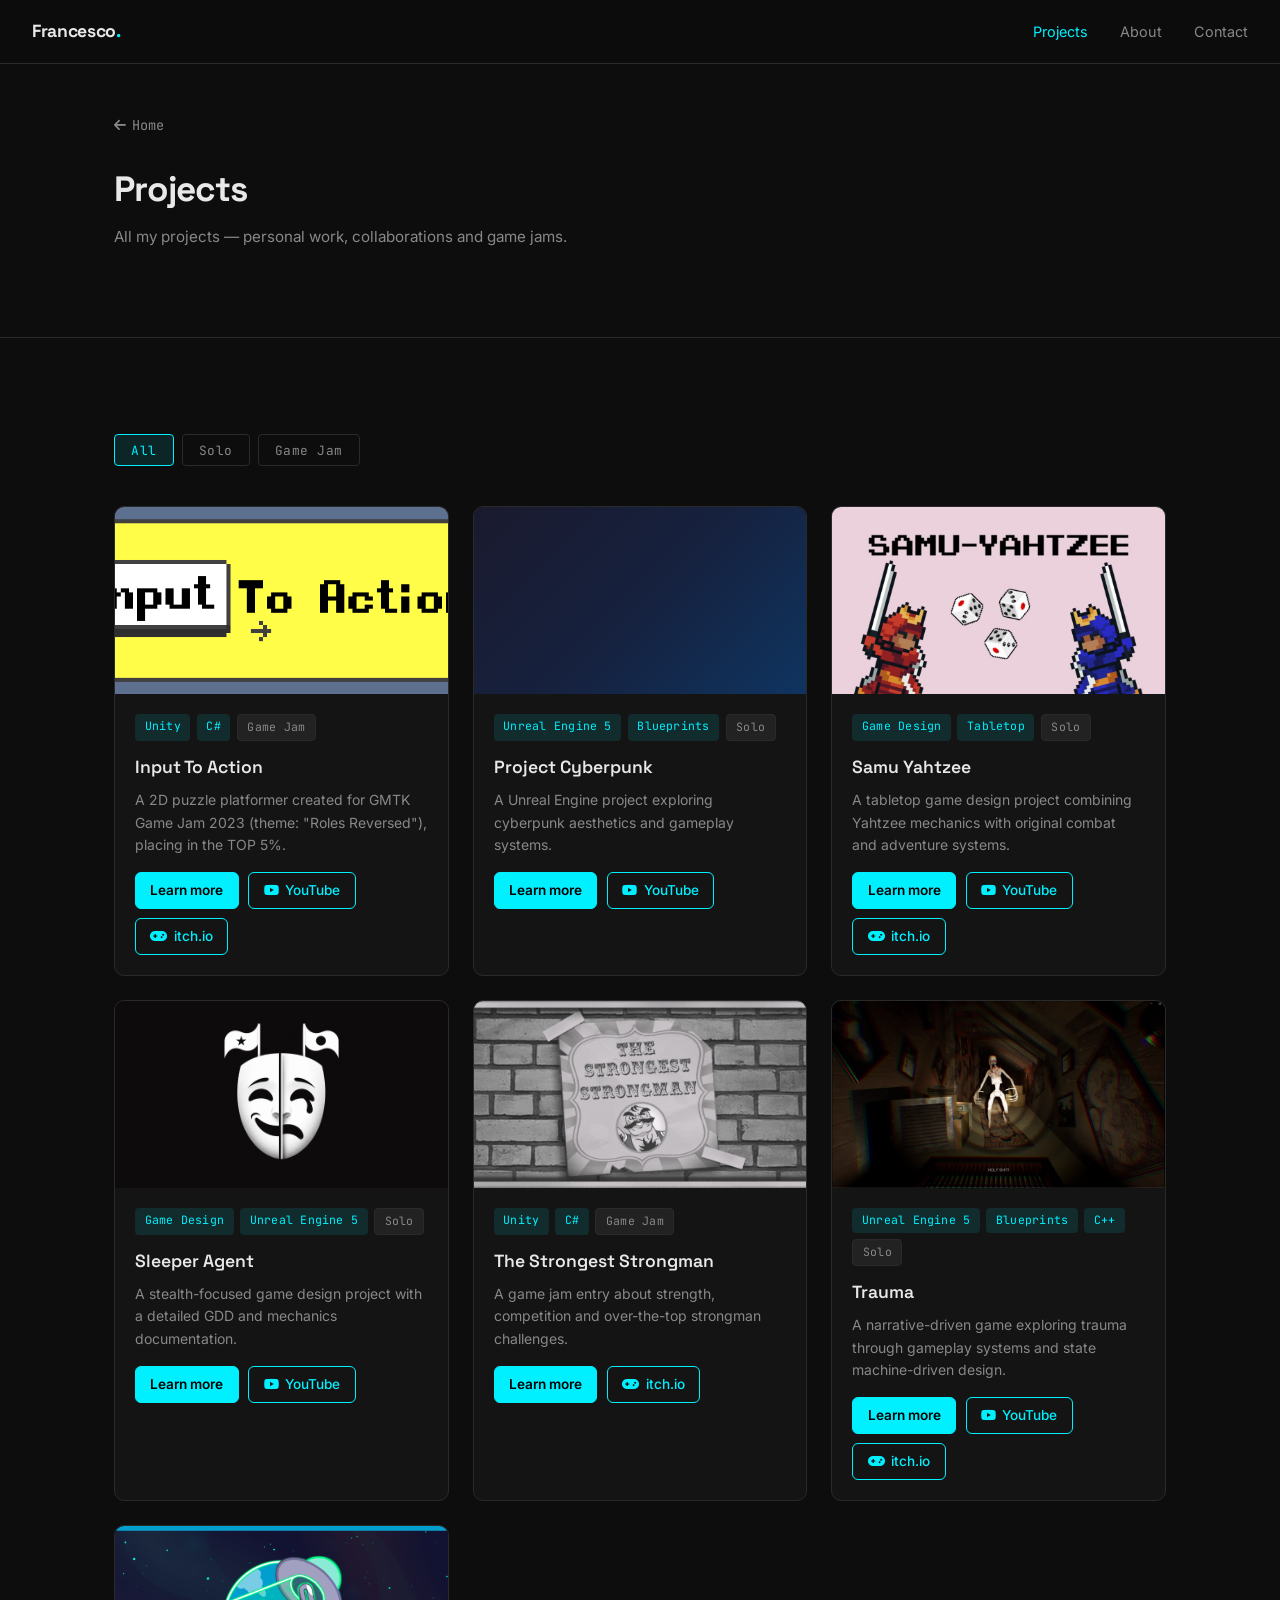
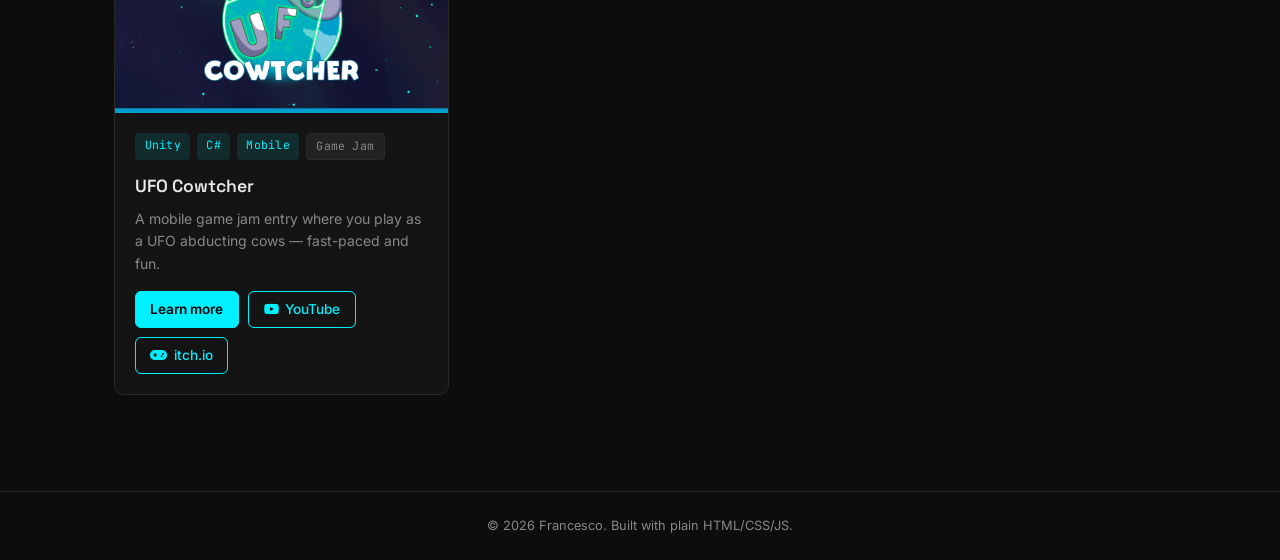
==== projects/index.html @ 4ebc4a25 "Second Iteration" ====
<!DOCTYPE html>
<html lang="en">
<head>
  <meta charset="UTF-8" />
  <meta name="viewport" content="width=device-width, initial-scale=1.0" />
  <meta name="description" content="All of Francesco's projects — Game Developer" />
  <title>Projects — Francesco</title>

  <link rel="preconnect" href="https://fonts.googleapis.com" />
  <link rel="preconnect" href="https://fonts.gstatic.com" crossorigin />
  <link href="https://fonts.googleapis.com/css2?family=Space+Grotesk:wght@400;600;700&family=Inter:wght@400;500&family=JetBrains+Mono:wght@400;500&display=swap" rel="stylesheet" />
  <link rel="stylesheet" href="https://cdnjs.cloudflare.com/ajax/libs/font-awesome/6.5.0/css/all.min.css" integrity="sha512-Avb2QiuDEEvB4bZJYdft2mNjVShBftLdPG8FJ0V7irTLQ8Uo0qcPxh4Plq7G5tGm0rU+1SPhVotteLpBERwTkw==" crossorigin="anonymous" referrerpolicy="no-referrer" />
  <link rel="stylesheet" href="../css/style.css" />
</head>
<body>

  <!-- NAV -->
  <header class="nav" id="nav">
    <div class="nav__container container container--wide">
      <a href="../index.html" class="nav__logo">Francesco<span class="accent">.</span></a>
      <nav class="nav__links" id="nav-links" aria-label="Main navigation">
        <a href="index.html" class="nav__link active">Projects</a>
        <a href="../index.html#about" class="nav__link">About</a>
        <a href="../index.html#contact" class="nav__link">Contact</a>
      </nav>
      <button class="nav__hamburger" id="hamburger" aria-label="Menu" aria-expanded="false" aria-controls="nav-links">
        <span></span>
        <span></span>
        <span></span>
      </button>
    </div>
  </header>

  <main>

    <!-- PAGE HEADER -->
    <div class="page-header">
      <div class="container">
        <a href="../index.html" class="page-header__back"><i class="fas fa-arrow-left"></i> Home</a>
        <h1 class="section__title">Projects</h1>
        <p class="section__sub">All my projects — personal work, collaborations and game jams.</p>
      </div>
    </div>

    <!-- PROJECTS GRID -->
    <section class="section">
      <div class="container">

        <!-- FILTER TABS -->
        <div class="projects-page__filters" role="group" aria-label="Filter by category">
          <button class="filter-btn active" data-filter="all">All</button>
          <button class="filter-btn" data-filter="solo">Solo</button>
          <button class="filter-btn" data-filter="game-jam">Game Jam</button>
        </div>

        <!-- GRID — popolata da js/projects.js -->
        <div class="projects-page__grid" id="projects-grid"></div>
      </div>
    </section>

  </main>

  <footer class="footer">
    <div class="container">
      <p>&copy; 2026 Francesco. Built with plain HTML/CSS/JS.</p>
    </div>
  </footer>

  <script src="../js/projects.js"></script>
  <script>
    // Hamburger
    const hamburger = document.getElementById('hamburger');
    const navLinks  = document.getElementById('nav-links');
    hamburger.addEventListener('click', () => {
      const isOpen = navLinks.classList.toggle('open');
      hamburger.classList.toggle('open', isOpen);
      hamburger.setAttribute('aria-expanded', String(isOpen));
    });

    // Filter tabs — le card sono già nel DOM perché projects.js è caricato prima
    const filterBtns = document.querySelectorAll('.filter-btn');
    const cards = document.querySelectorAll('#projects-grid .card');

    filterBtns.forEach(btn => {
      btn.addEventListener('click', () => {
        filterBtns.forEach(b => b.classList.remove('active'));
        btn.classList.add('active');
        const filter = btn.dataset.filter;
        cards.forEach(card => {
          if (filter === 'all' || card.dataset.category === filter) {
            card.removeAttribute('hidden');
          } else {
            card.setAttribute('hidden', '');
          }
        });
      });
    });
  </script>
</body>
</html>
---- css/style.css ----
/* =============================================
   TOKENS
   ============================================= */
:root {
  --color-bg:         #0d0d0d;
  --color-surface:    #141414;
  --color-surface-2:  #1a1a1a;
  --color-border:     #2a2a2a;
  --color-accent:     #00f0ff;
  --color-accent-dim: rgba(0, 240, 255, 0.10);
  --color-accent-glow:rgba(0, 240, 255, 0.20);
  --color-text:       #e8e8e8;
  --color-text-muted: #888888;

  --font-display: 'Space Grotesk', sans-serif;
  --font-body:    'Inter', sans-serif;
  --font-mono:    'JetBrains Mono', monospace;

  --container-max:      1100px;
  --container-max-wide: 1440px;
  --card-radius:   10px;
  --nav-height:    64px;
  --transition:    0.2s ease;
}

/* =============================================
   RESET & BASE
   ============================================= */
*, *::before, *::after {
  box-sizing: border-box;
  margin: 0;
  padding: 0;
}

html {
  scroll-behavior: smooth;
  font-size: 16px;
}

body {
  background: var(--color-bg);
  color: var(--color-text);
  font-family: var(--font-body);
  line-height: 1.6;
  -webkit-font-smoothing: antialiased;
}

img {
  display: block;
  max-width: 100%;
}

a {
  color: inherit;
  text-decoration: none;
}

/* =============================================
   UTILITIES
   ============================================= */
.container {
  max-width: var(--container-max);
  margin: 0 auto;
  padding: 0 1.5rem;
}

.container--wide {
  max-width: var(--container-max-wide);
  margin: 0 auto;
  padding: 0 2rem;
}

.accent {
  color: var(--color-accent);
}

/* Scroll reveal */
.reveal {
  opacity: 0;
  transform: translateY(28px);
  transition: opacity 0.55s ease, transform 0.55s ease;
}

.reveal.visible {
  opacity: 1;
  transform: none;
}

/* =============================================
   BUTTONS
   ============================================= */
.btn {
  display: inline-flex;
  align-items: center;
  gap: 0.4rem;
  padding: 0.75rem 1.75rem;
  border-radius: 6px;
  font-family: var(--font-body);
  font-size: 0.95rem;
  font-weight: 500;
  cursor: pointer;
  transition: background var(--transition), color var(--transition),
              border-color var(--transition), box-shadow var(--transition);
  border: 1px solid transparent;
}

.btn--outline {
  border-color: var(--color-accent);
  color: var(--color-accent);
  background: transparent;
}

.btn--outline:hover,
.btn--outline:focus-visible {
  background: var(--color-accent-dim);
  box-shadow: 0 0 16px var(--color-accent-glow);
  outline: none;
}

.btn--sm {
  padding: 0.4rem 0.9rem;
  font-size: 0.85rem;
}

.btn--accent {
  background: var(--color-accent);
  color: #000;
  border-color: var(--color-accent);
  font-weight: 600;
}

.btn--accent:hover,
.btn--accent:focus-visible {
  background: #33f4ff;
  border-color: #33f4ff;
  box-shadow: 0 0 16px var(--color-accent-glow);
  outline: none;
}

/* =============================================
   TAGS
   ============================================= */
.tag {
  display: inline-block;
  font-family: var(--font-mono);
  font-size: 0.72rem;
  padding: 0.2rem 0.6rem;
  border-radius: 4px;
  background: var(--color-accent-dim);
  color: var(--color-accent);
  letter-spacing: 0.02em;
}

.tag--category {
  background: rgba(255, 255, 255, 0.06);
  color: var(--color-text-muted);
  border: 1px solid var(--color-border);
}

/* =============================================
   NAV
   ============================================= */
.nav {
  position: fixed;
  top: 0;
  left: 0;
  right: 0;
  z-index: 100;
  height: var(--nav-height);
  background: rgba(13, 13, 13, 0.85);
  backdrop-filter: blur(12px);
  -webkit-backdrop-filter: blur(12px);
  border-bottom: 1px solid var(--color-border);
}

.nav__container {
  height: 100%;
  display: flex;
  align-items: center;
  justify-content: space-between;
}

.nav__logo {
  font-family: var(--font-display);
  font-size: 1.1rem;
  font-weight: 700;
  letter-spacing: -0.02em;
}

.nav__links {
  display: flex;
  gap: 2rem;
}

.nav__link {
  font-size: 0.9rem;
  color: var(--color-text-muted);
  transition: color var(--transition);
}

.nav__link:hover,
.nav__link.active {
  color: var(--color-accent);
}

/* Hamburger */
.nav__hamburger {
  display: none;
  flex-direction: column;
  justify-content: center;
  gap: 5px;
  width: 32px;
  height: 32px;
  background: none;
  border: none;
  cursor: pointer;
  padding: 4px;
}

.nav__hamburger span {
  display: block;
  height: 2px;
  background: var(--color-text);
  border-radius: 2px;
  transition: transform 0.25s ease, opacity 0.25s ease;
}

/* Hamburger open state */
.nav__hamburger.open span:nth-child(1) {
  transform: translateY(7px) rotate(45deg);
}
.nav__hamburger.open span:nth-child(2) {
  opacity: 0;
}
.nav__hamburger.open span:nth-child(3) {
  transform: translateY(-7px) rotate(-45deg);
}

/* =============================================
   HERO
   ============================================= */
.hero {
  position: relative;
  min-height: 72vh;
  display: flex;
  align-items: center;
  overflow: hidden;
  padding-top: var(--nav-height);
}

/* Grid texture overlay */
.hero::before {
  content: '';
  position: absolute;
  inset: 0;
  background-image:
    repeating-linear-gradient(0deg, rgba(255,255,255,0.025) 0px, rgba(255,255,255,0.025) 1px, transparent 1px, transparent 60px),
    repeating-linear-gradient(90deg, rgba(255,255,255,0.025) 0px, rgba(255,255,255,0.025) 1px, transparent 1px, transparent 60px);
  pointer-events: none;
  z-index: 0;
}

/* Animated glow */
.hero__bg {
  position: absolute;
  inset: 0;
  background: radial-gradient(ellipse 60% 50% at 50% 40%, rgba(0, 240, 255, 0.07), transparent 70%);
  pointer-events: none;
  z-index: 0;
}

@media (prefers-reduced-motion: no-preference) {
  .hero__bg {
    animation: heroPulse 8s ease-in-out infinite alternate;
  }
}

@keyframes heroPulse {
  from { background: radial-gradient(ellipse 60% 50% at 48% 42%, rgba(0, 240, 255, 0.07), transparent 70%); }
  to   { background: radial-gradient(ellipse 70% 55% at 52% 38%, rgba(0, 240, 255, 0.12), transparent 70%); }
}

.hero__content {
  position: relative;
  z-index: 1;
  padding: 3rem 0;
}

.hero__eyebrow {
  font-size: 1rem;
  color: var(--color-accent);
  font-family: var(--font-mono);
  margin-bottom: 0.5rem;
  letter-spacing: 0.05em;
}

.hero__name {
  font-family: var(--font-display);
  font-size: clamp(3.5rem, 9vw, 7rem);
  font-weight: 700;
  line-height: 1;
  letter-spacing: -0.03em;
  color: var(--color-text);
  margin-bottom: 0.4rem;
}

.hero__title {
  font-family: var(--font-display);
  font-size: clamp(1.2rem, 3vw, 2rem);
  font-weight: 600;
  color: var(--color-text-muted);
  margin-bottom: 1.25rem;
}

.hero__tagline {
  max-width: 520px;
  color: var(--color-text-muted);
  font-size: 1rem;
  line-height: 1.7;
  margin-bottom: 2.25rem;
}

/* =============================================
   SECTIONS (shared)
   ============================================= */
.section {
  padding: 6rem 0;
}

.section__title {
  font-family: var(--font-display);
  font-size: clamp(1.6rem, 3vw, 2.2rem);
  font-weight: 700;
  letter-spacing: -0.02em;
  margin-bottom: 0.5rem;
}

.section__sub {
  color: var(--color-text-muted);
  font-size: 0.95rem;
  margin-bottom: 2.5rem;
}

/* =============================================
   PROJECTS
   ============================================= */
.projects__grid {
  display: grid;
  grid-template-columns: repeat(auto-fill, minmax(300px, 1fr));
  gap: 1.5rem;
}

.card {
  background: var(--color-surface);
  border: 1px solid var(--color-border);
  border-radius: var(--card-radius);
  overflow: hidden;
  transition: border-color var(--transition), box-shadow var(--transition), transform var(--transition);
}

.card:hover {
  border-color: var(--color-accent);
  box-shadow: 0 0 24px var(--color-accent-glow);
  transform: translateY(-3px);
}

/* Cover image / placeholder */
.card__cover {
  display: block;
  aspect-ratio: 16 / 9;
  width: 100%;
  transition: filter var(--transition);
}

.card:hover .card__cover {
  filter: brightness(1.15);
}

.card__cover--1 {
  background: linear-gradient(135deg, #0f2027, #203a43, #2c5364);
}
.card__cover--2 {
  background: linear-gradient(135deg, #1a1a2e, #16213e, #0f3460);
}
.card__cover--3 {
  background: linear-gradient(135deg, #0d1b2a, #1b263b, #415a77);
}
.card__cover--4 {
  background: linear-gradient(135deg, #1c0a2e, #2d1650, #5a189a);
}
.card__cover--5 {
  background: linear-gradient(135deg, #0a1628, #0d2137, #003459);
}
.card__cover--6 {
  background: linear-gradient(135deg, #0a1f0a, #1a3a1a, #2d6a2d);
}

.card__body {
  padding: 1.25rem;
}

.card__tags {
  display: flex;
  flex-wrap: wrap;
  gap: 0.4rem;
  margin-bottom: 0.75rem;
}

.card__title {
  font-family: var(--font-display);
  font-size: 1.1rem;
  font-weight: 600;
  margin-bottom: 0.5rem;
}

.card__title a {
  color: inherit;
  transition: color var(--transition);
}

.card__title a:hover {
  color: var(--color-accent);
}

.card__desc {
  font-size: 0.875rem;
  color: var(--color-text-muted);
  line-height: 1.6;
  margin-bottom: 1rem;
}

.card__links {
  display: flex;
  gap: 0.6rem;
  flex-wrap: wrap;
}

/* =============================================
   PROJECTS (landing page)
   ============================================= */
.projects-cta {
  border-top: 1px solid var(--color-border);
}

.featured__grid {
  display: grid;
  grid-template-columns: repeat(auto-fill, minmax(300px, 1fr));
  gap: 1.5rem;
  margin-bottom: 2.5rem;
}

.featured__grid .card[hidden] {
  display: none;
}

.projects-cta__footer {
  padding-top: 0.5rem;
}

/* =============================================
   PROJECTS PAGE — filters
   ============================================= */
.projects-page__filters {
  display: flex;
  gap: 0.5rem;
  flex-wrap: wrap;
  margin-bottom: 2.5rem;
}

.filter-btn {
  font-family: var(--font-mono);
  font-size: 0.8rem;
  padding: 0.4rem 1rem;
  border-radius: 4px;
  border: 1px solid var(--color-border);
  background: transparent;
  color: var(--color-text-muted);
  cursor: pointer;
  transition: border-color var(--transition), color var(--transition), background var(--transition);
  letter-spacing: 0.04em;
}

.filter-btn:hover {
  border-color: var(--color-accent);
  color: var(--color-accent);
}

.filter-btn.active {
  background: var(--color-accent-dim);
  border-color: var(--color-accent);
  color: var(--color-accent);
}

.projects-page__grid {
  display: grid;
  grid-template-columns: repeat(auto-fill, minmax(300px, 1fr));
  gap: 1.5rem;
}

.projects-page__grid .card[hidden] {
  display: none;
}

.page-header {
    padding: calc(var(--nav-height) + 3rem) 0 3rem;
    border-bottom: 1px solid var(--color-border);
    background-image: url("..\projects\InputToAction\TitleCardGif.gif");
    background-size: cover;
    background-position: center;
    background-repeat: no-repeat;
}

.page-header__back {
  display: inline-flex;
  align-items: center;
  gap: 0.4rem;
  font-size: 0.85rem;
  font-family: var(--font-mono);
  color: var(--color-text-muted);
  margin-bottom: 1.5rem;
  transition: color var(--transition);
}

.page-header__back:hover {
  color: var(--color-accent);
}

/* =============================================
   ABOUT
   ============================================= */
.about {
  background: var(--color-surface);
  border-top: 1px solid var(--color-border);
  border-bottom: 1px solid var(--color-border);
}

.about__inner {
  display: flex;
  align-items: flex-start;
  gap: 4rem;
}

.about__text {
  flex: 1;
}

.about__bio {
  color: var(--color-text-muted);
  line-height: 1.8;
  margin-bottom: 1.5rem;
  font-size: 0.975rem;
}

.about__skills {
  display: flex;
  flex-wrap: wrap;
  gap: 0.5rem;
}

.about__photo {
  flex-shrink: 0;
}

.about__avatar {
  width: 180px;
  height: 180px;
  border-radius: 50%;
  background: linear-gradient(135deg, var(--color-surface-2), var(--color-border));
  border: 2px solid var(--color-accent);
  box-shadow: 0 0 24px var(--color-accent-glow);
}

/* =============================================
   CONTACT
   ============================================= */
.contact__inner {
  text-align: center;
}

.contact__inner .section__title,
.contact__inner .section__sub {
  text-align: center;
}

.contact__links {
  display: flex;
  justify-content: center;
  flex-wrap: wrap;
  gap: 2.5rem;
  margin-top: 2.5rem;
}

.contact__link {
  display: flex;
  flex-direction: column;
  align-items: center;
  gap: 0.5rem;
  color: var(--color-text-muted);
  font-size: 0.9rem;
  transition: color var(--transition), transform var(--transition);
}

.contact__link i {
  font-size: 1.75rem;
}

.contact__link:hover {
  color: var(--color-accent);
  transform: translateY(-3px);
}

/* =============================================
   PROJECT DETAIL PAGE
   ============================================= */
.project-hero {
  padding: calc(var(--nav-height) + 3rem) 0 3rem;
  border-bottom: 1px solid var(--color-border);
}

.project-hero--cover {
  background-size: cover;
  background-position: center;
  position: relative;
}
.project-hero--cover::before {
  content: '';
  position: absolute;
  inset: 0;
  background: linear-gradient(to bottom, rgba(13,13,13,0.65), rgba(13,13,13,0.92));
  pointer-events: none;
}
.project-hero--cover > .container {
  position: relative;
  z-index: 1;
}

.project-video {
  padding: 2rem 0;
  border-bottom: 1px solid var(--color-border);
}
.video-wrapper {
  position: relative;
  padding-bottom: 56.25%;
  height: 0;
  overflow: hidden;
  border-radius: var(--radius);
}
.video-wrapper iframe {
  position: absolute;
  inset: 0;
  width: 100%;
  height: 100%;
  border: 0;
}

.project-hero__back {
  display: inline-flex;
  align-items: center;
  gap: 0.4rem;
  font-size: 0.85rem;
  font-family: var(--font-mono);
  color: var(--color-text-muted);
  margin-bottom: 1.5rem;
  transition: color var(--transition);
}

.project-hero__back:hover {
  color: var(--color-accent);
}

.project-hero__tags {
  display: flex;
  flex-wrap: wrap;
  gap: 0.4rem;
  margin-bottom: 1rem;
}

.project-hero__title {
  font-family: var(--font-display);
  font-size: clamp(2rem, 5vw, 3.5rem);
  font-weight: 700;
  letter-spacing: -0.03em;
  line-height: 1.1;
  margin-bottom: 1rem;
}

.project-hero__tagline {
  font-size: 1.05rem;
  color: var(--color-text-muted);
  max-width: 600px;
  line-height: 1.7;
  margin-bottom: 1.75rem;
}

.project-hero__links {
  display: flex;
  gap: 0.75rem;
  flex-wrap: wrap;
}

/* Screenshots */
.project-screenshots {
  padding: 3rem 0;
  border-bottom: 1px solid var(--color-border);
}

.project-screenshots__grid {
  display: grid;
  grid-template-columns: repeat(auto-fill, minmax(280px, 1fr));
  gap: 1rem;
}

.screenshot-placeholder {
  aspect-ratio: 16 / 9;
  border-radius: var(--card-radius);
  border: 1px solid var(--color-border);
  display: flex;
  align-items: center;
  justify-content: center;
  font-family: var(--font-mono);
  font-size: 0.75rem;
  color: var(--color-text-muted);
}

/* Content sections */
.project-content {
  padding: 3rem 0;
}

.project-content__inner {
  display: grid;
  grid-template-columns: 1fr 320px;
  gap: 4rem;
  align-items: start;
}

.project-section {
  margin-bottom: 2.5rem;
}

.project-section__title {
  font-family: var(--font-display);
  font-size: 1.1rem;
  font-weight: 600;
  color: var(--color-accent);
  margin-bottom: 0.75rem;
  text-transform: uppercase;
  letter-spacing: 0.08em;
  font-size: 0.8rem;
  font-family: var(--font-mono);
}

.project-section__text {
  color: var(--color-text-muted);
  line-height: 1.8;
  font-size: 0.975rem;
}

.project-section__list {
  list-style: none;
  display: flex;
  flex-direction: column;
  gap: 0.5rem;
}

.project-section__list li {
  color: var(--color-text-muted);
  font-size: 0.95rem;
  padding-left: 1.2rem;
  position: relative;
  line-height: 1.6;
}

.project-section__list li::before {
  content: '›';
  position: absolute;
  left: 0;
  color: var(--color-accent);
}

/* Sidebar */
.project-sidebar {
  background: var(--color-surface);
  border: 1px solid var(--color-border);
  border-radius: var(--card-radius);
  padding: 1.5rem;
  position: sticky;
  top: calc(var(--nav-height) + 1.5rem);
}

.sidebar-group {
  margin-bottom: 1.5rem;
}

.sidebar-group:last-child {
  margin-bottom: 0;
}

.sidebar-group__label {
  font-family: var(--font-mono);
  font-size: 0.72rem;
  text-transform: uppercase;
  letter-spacing: 0.1em;
  color: var(--color-text-muted);
  margin-bottom: 0.5rem;
}

.sidebar-group__tags {
  display: flex;
  flex-wrap: wrap;
  gap: 0.4rem;
}

.sidebar-group__value {
  font-size: 0.9rem;
  color: var(--color-text);
}

@media (max-width: 768px) {
  .project-content__inner {
    grid-template-columns: 1fr;
    gap: 2rem;
  }

  .project-sidebar {
    position: static;
    order: -1;
  }
}

/* =============================================
   FOOTER
   ============================================= */
.footer {
  border-top: 1px solid var(--color-border);
  padding: 1.5rem 0;
  text-align: center;
  font-size: 0.8rem;
  color: var(--color-text-muted);
}

/* =============================================
   RESPONSIVE
   ============================================= */
@media (max-width: 768px) {
  /* Nav mobile */
  .nav__hamburger {
    display: flex;
  }

  .nav__links {
    position: absolute;
    top: var(--nav-height);
    left: 0;
    right: 0;
    flex-direction: column;
    align-items: flex-start;
    gap: 0;
    background: rgba(13, 13, 13, 0.97);
    border-bottom: 1px solid var(--color-border);
    padding: 0;
    max-height: 0;
    overflow: hidden;
    transition: max-height 0.3s ease, padding 0.3s ease;
  }

  .nav__links.open {
    max-height: 300px;
    padding: 1rem 0;
  }

  .nav__link {
    width: 100%;
    padding: 0.75rem 1.5rem;
    font-size: 1rem;
  }

  /* About single column */
  .about__inner {
    flex-direction: column-reverse;
    gap: 2rem;
    align-items: center;
  }

  .about__photo {
    align-self: center;
  }

  .about__avatar {
    width: 140px;
    height: 140px;
  }
}

@media (max-width: 480px) {
  .hero__content {
    padding: 3rem 0;
  }

  .section {
    padding: 4rem 0;
  }
}
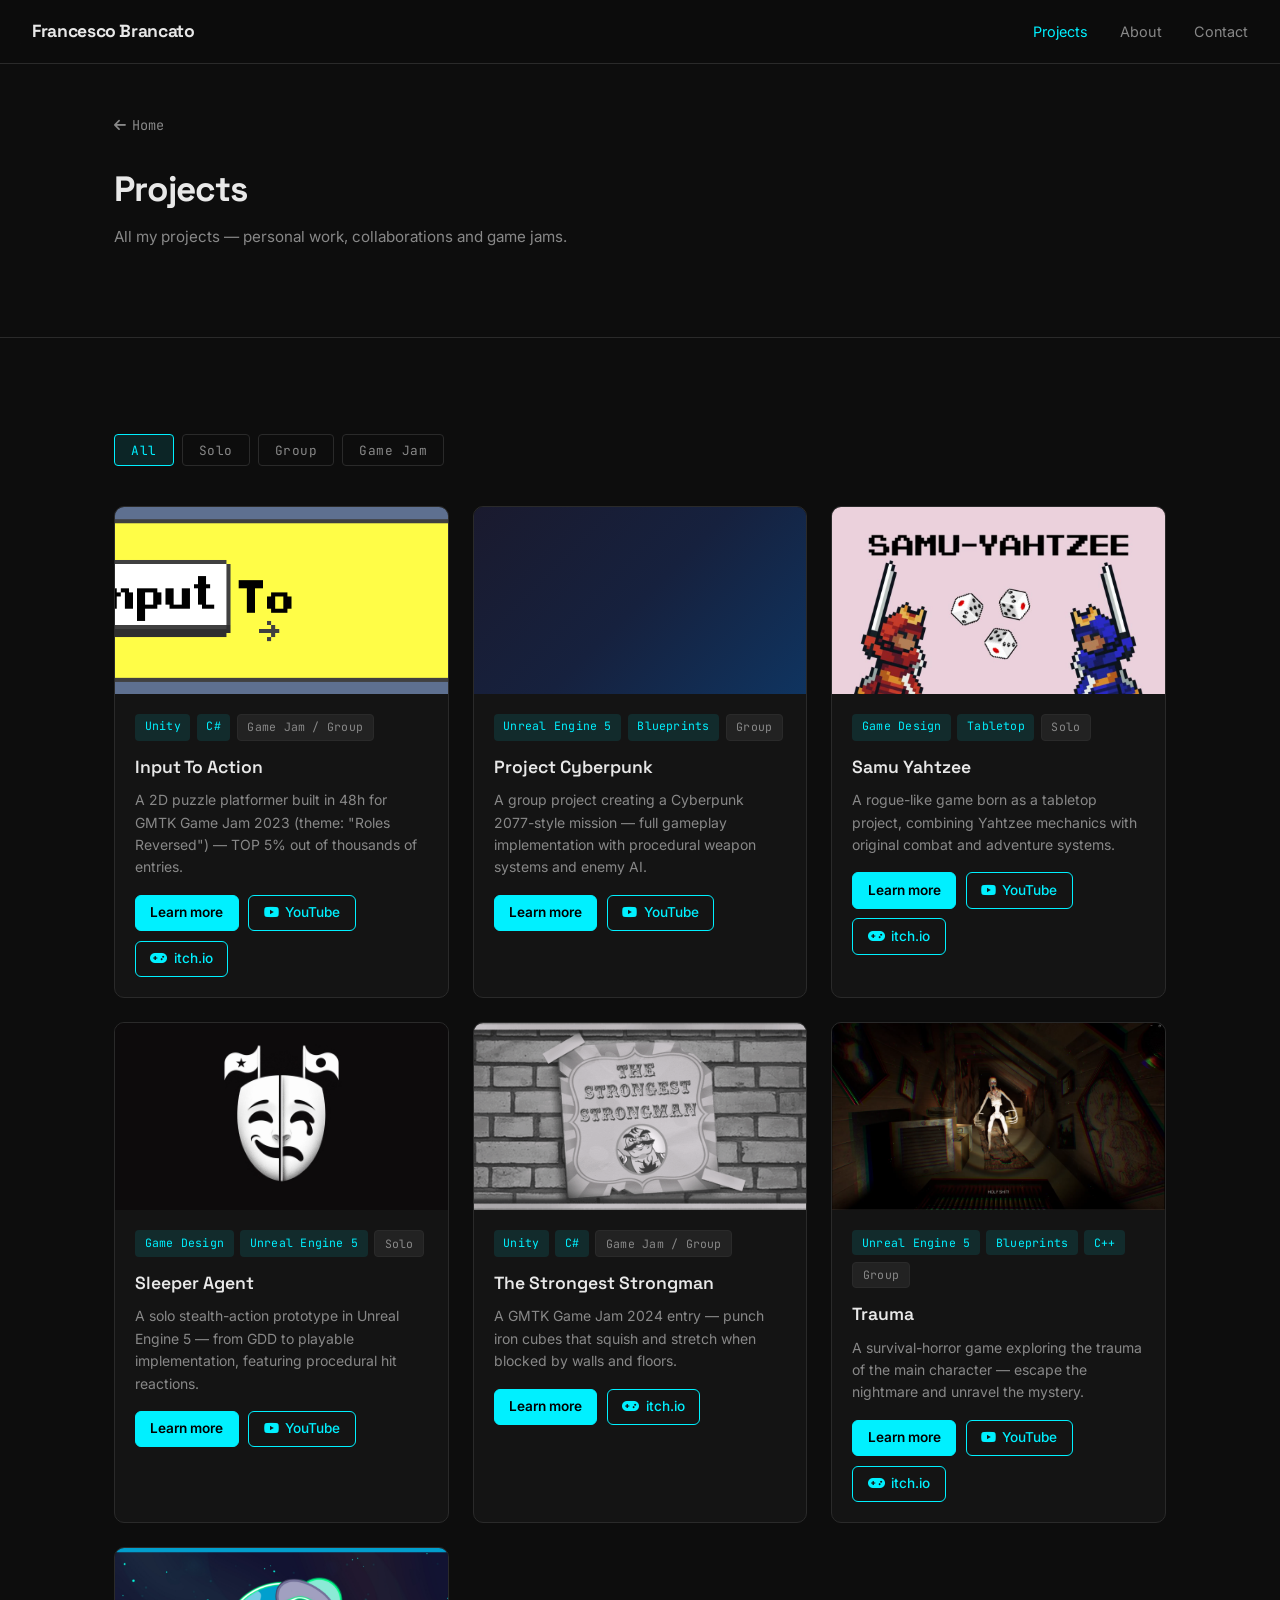
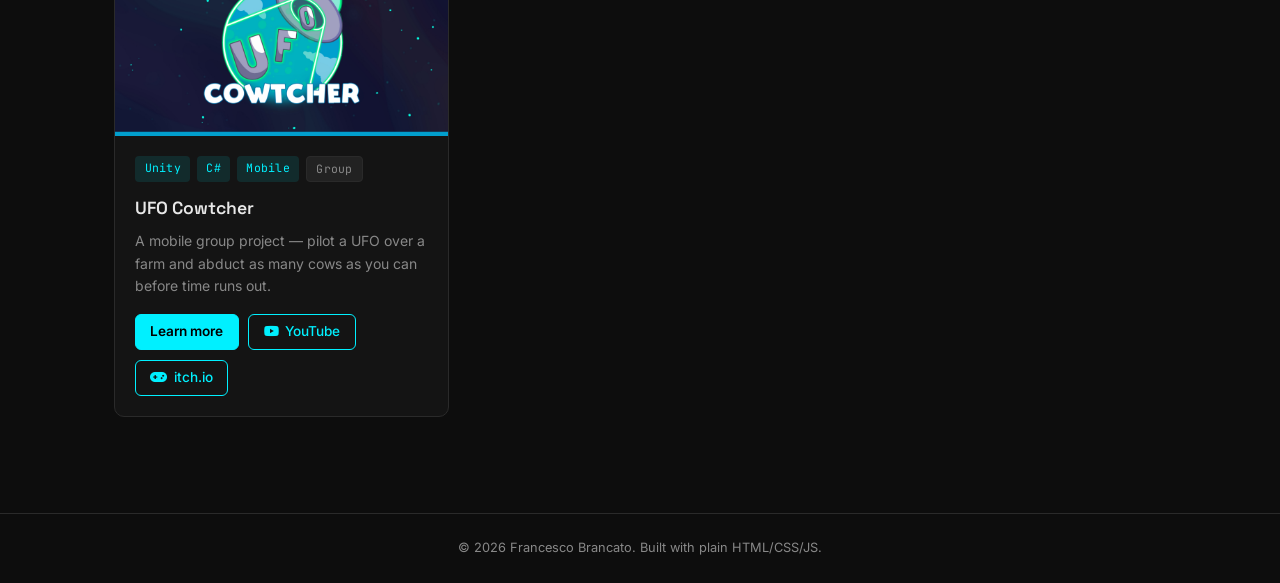
==== commit ba853ed5: "Third Iteration" ====
--- a/projects/index.html
+++ b/projects/index.html
@@ -4,7 +4,7 @@
   <meta charset="UTF-8" />
   <meta name="viewport" content="width=device-width, initial-scale=1.0" />
   <meta name="description" content="All of Francesco's projects — Game Developer" />
-  <title>Projects — Francesco</title>
+  <title>Projects — Francesco Brancato</title>
 
   <link rel="preconnect" href="https://fonts.googleapis.com" />
   <link rel="preconnect" href="https://fonts.gstatic.com" crossorigin />
@@ -17,7 +17,7 @@
   <!-- NAV -->
   <header class="nav" id="nav">
     <div class="nav__container container container--wide">
-      <a href="../index.html" class="nav__logo">Francesco<span class="accent">.</span></a>
+      <a href="../index.html" class="nav__logo">Francesco Brancato</a>
       <nav class="nav__links" id="nav-links" aria-label="Main navigation">
         <a href="index.html" class="nav__link active">Projects</a>
         <a href="../index.html#about" class="nav__link">About</a>
@@ -50,6 +50,7 @@
         <div class="projects-page__filters" role="group" aria-label="Filter by category">
           <button class="filter-btn active" data-filter="all">All</button>
           <button class="filter-btn" data-filter="solo">Solo</button>
+          <button class="filter-btn" data-filter="group">Group</button>
           <button class="filter-btn" data-filter="game-jam">Game Jam</button>
         </div>
 
@@ -62,7 +63,7 @@
 
   <footer class="footer">
     <div class="container">
-      <p>&copy; 2026 Francesco. Built with plain HTML/CSS/JS.</p>
+      <p>&copy; 2026 Francesco Brancato. Built with plain HTML/CSS/JS.</p>
     </div>
   </footer>
 
@@ -87,7 +88,8 @@
         btn.classList.add('active');
         const filter = btn.dataset.filter;
         cards.forEach(card => {
-          if (filter === 'all' || card.dataset.category === filter) {
+          const cats = card.dataset.category.split(' ');
+          if (filter === 'all' || cats.includes(filter)) {
             card.removeAttribute('hidden');
           } else {
             card.setAttribute('hidden', '');
